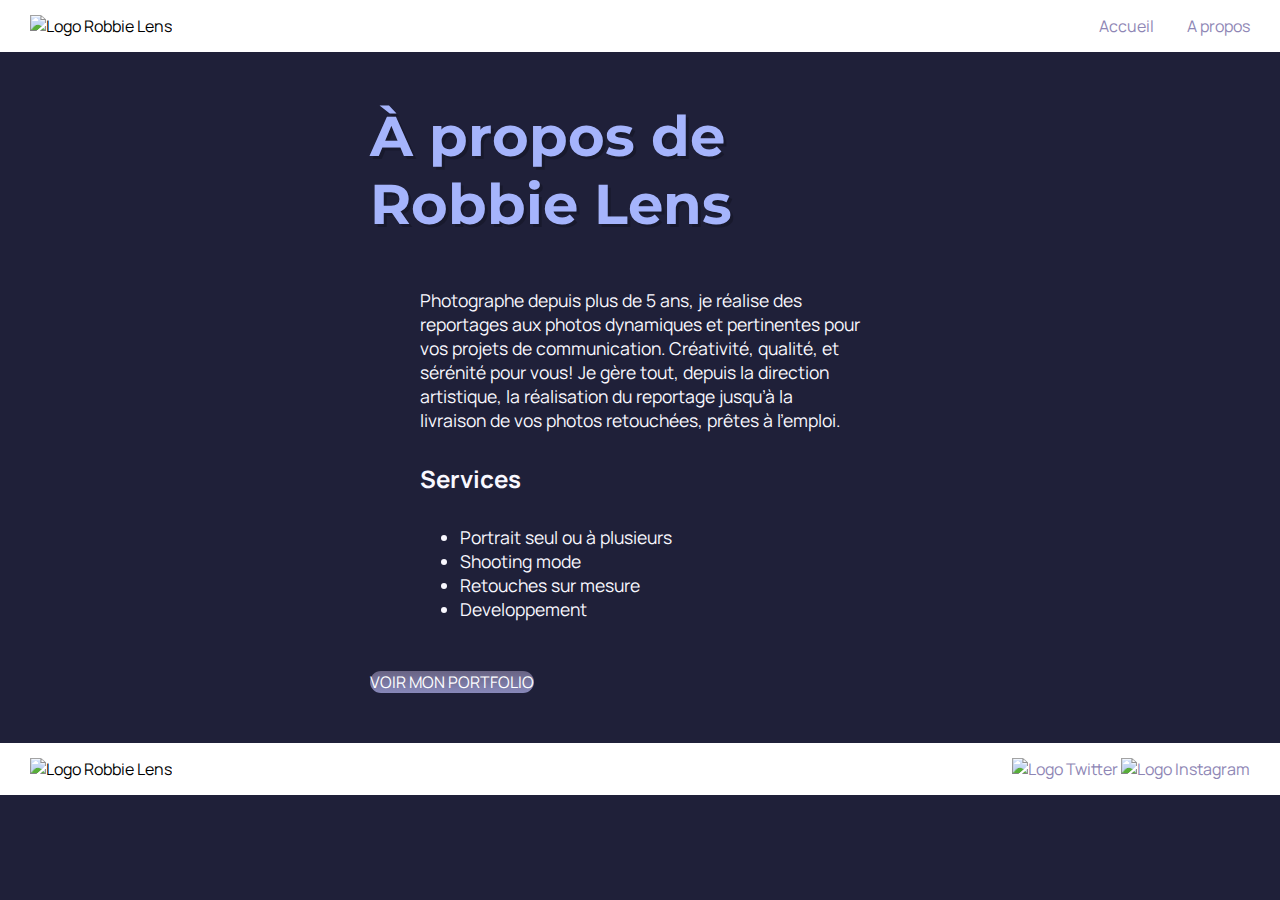
==== a-propos.html @ 55c6f349 "Portfolio Robbie Lens - HTML CSS" ====
<!DOCTYPE html>
<html lang="fr">

<head>
    <meta charset="utf-8">
    <title>À propos - Robbie Lens Photographie</title>
    <link href="style.css" rel="stylesheet">
    <link rel="preconnect" href="https://fonts.googleapis.com">
    <link rel="preconnect" href="https://fonts.gstatic.com" crossorigin>
    <link href="https://fonts.googleapis.com/css2?family=Manrope&family=Montserrat:wght@100&display=swap" rel="stylesheet"> 

</head>

<body>
    <header>
        <nav>           
            <img src="images/logo.png" alt="Logo Robbie Lens">
            
            <div>
                <a href="index.html">Accueil</a>
            <a href="a-propos.html">A propos</a>
            </div>
            
        </nav >
    </header>

    <main class="a-propos-main">
        <section>

            <h1>À propos de Robbie Lens</h1>
            <div href="" class="carre-contenu">
                
                    <p>
                        Photographe depuis plus de 5 ans, je réalise des reportages aux photos dynamiques et pertinentes pour vos
                        projets de communication. Créativité, qualité, et sérénité pour vous! Je gère tout, depuis la direction
                        artistique, la réalisation du reportage jusqu’à la livraison de vos photos retouchées, prêtes à l’emploi.
                    </p>
                    <h2>Services</h2>
                    
                        <ul>
                            <li>Portrait seul ou à plusieurs</li>
                            <li>Shooting mode</li>
                            <li>Retouches sur mesure</li>
                            <li>Developpement</li>
                        </ul>
            </div>
            <div>
                <a href="" class="cta">VOIR MON PORTFOLIO</a>
            </div>
        </section>
    </main>
    <footer>
        <img src="images/logo.png" alt="Logo Robbie Lens" id="logo">
        
        <div>
            <a target="_blank" href="https://twitter.com/" class="lien-icone">
                <img src="images/twitter.png" alt="Logo Twitter">
            </a>
                    
            <a target="_blank" href="https://www.instagram.com/" class="lien-icone">
                <img src="images/instagram.png" alt="Logo Instagram">
            </a>
        </div>
            
    </footer>
</body>

</html>
---- style.css ----
*{
    margin: 0px;
}

body{
    font-family: 'Manrope', sans-serif;
    font-size: 1em;
    background-color: #1f2039;
}

a{
    color: #8e86b5;
    text-decoration: none;
    
  }
  
em {
    color: #a5b4fc;
    font-style: normal;
  }

h1{
    color : #A5B4FC;
    font-size: 3.5em;
    font-family: 'Montserrat', sans-serif;
    text-shadow: 3px 3px 0px rgba(0,0,0,0.2);
}

h2{
    color : #f9f8ff;
}
p, li{
    
    font-size: 1.1em;
    color: #f9f8ff;
    
}

header, footer{
    background-color: white;
    padding: 15px 30px;
   
}

.cta{
    background: linear-gradient(#696484, #8788BA);
    border-radius: 50px;
    color: white;
    margin-top: 50px;
    
    
}

a:hover{
    text-decoration: underline;
}

.cta:hover{
    background: linear-gradient(#696484,#8788BA);
    text-decoration: none;

}

.lien-icone:hover{
    opacity : 0.5;
}

.carre-contenu{
   border-right: 1xp solid #8e86b5; 
   border-bottom: 1xp solid #8e86b5;
   padding: 50px;
}

.carre-contenu h2 {
    margin-top: 30px;
}

.carre-contenu ul{
    margin-top: 30px;
}

section{
    padding: 50px;
}

.a-propos-main{
    width: 50%;
    margin:auto;
}

footer, nav{
    display:flex;
    flex-direction: row;
    align-items: center;
    justify-content: space-between;
}

nav a{
    margin-left: 30px;
}

.accueil-photos{
    background-color: white;
    text-align: center;
    margin-bottom: 80px;
}

.accueil-photos h2{
    color: #242424;
    text-align: center;
    margin-bottom: 80px;
}

.accueil-photos div{
    display: flex;
    flex-direction: row;
    gap: 15px;
    justify-content: center;
    margin-bottom: 15px;
}

.accueil-introduction {
    display: flex;
    flex-direction: row;
    width: 90%;
    align-items: center;
      
  }
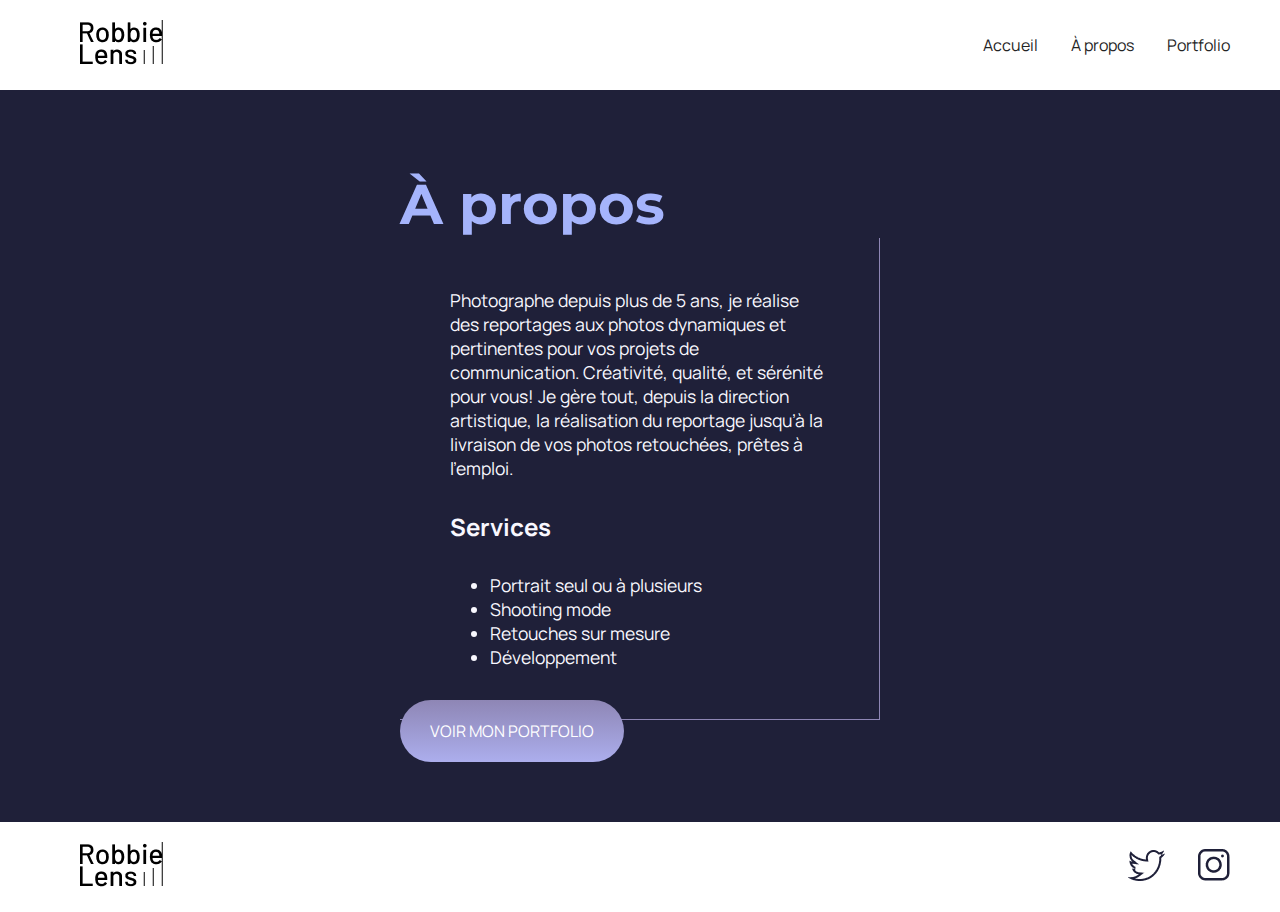
==== commit 41a3f50d: "Ajout page Portfolio + Grid Css" ====
--- a/a-propos.html
+++ b/a-propos.html
@@ -2,47 +2,47 @@
 <html lang="fr">
 
 <head>
-    <meta charset="utf-8">
+    <meta charset="utf-8" >
     <title>À propos - Robbie Lens Photographie</title>
-    <link href="style.css" rel="stylesheet">
+    <link href="style.css" rel="stylesheet" >
     <link rel="preconnect" href="https://fonts.googleapis.com">
     <link rel="preconnect" href="https://fonts.gstatic.com" crossorigin>
-    <link href="https://fonts.googleapis.com/css2?family=Manrope&family=Montserrat:wght@100&display=swap" rel="stylesheet"> 
-
+    <link href="https://fonts.googleapis.com/css2?family=Manrope&family=Montserrat&display=swap" rel="stylesheet">
 </head>
 
 <body>
     <header>
-        <nav>           
-            <img src="images/logo.png" alt="Logo Robbie Lens">
-            
+        <nav>
+            <a href="index.html" class="lien-icone">
+                <img src="Image/logo.png" alt="Logo Robbie Lens" >
+            </a>
             <div>
                 <a href="index.html">Accueil</a>
-            <a href="a-propos.html">A propos</a>
+                <a href="a-propos.html">À propos</a>
+                <a href="portfolio.html">Portfolio</a>
             </div>
-            
-        </nav >
+        </nav>
     </header>
-
     <main class="a-propos-main">
         <section>
-
-            <h1>À propos de Robbie Lens</h1>
-            <div href="" class="carre-contenu">
-                
-                    <p>
-                        Photographe depuis plus de 5 ans, je réalise des reportages aux photos dynamiques et pertinentes pour vos
-                        projets de communication. Créativité, qualité, et sérénité pour vous! Je gère tout, depuis la direction
-                        artistique, la réalisation du reportage jusqu’à la livraison de vos photos retouchées, prêtes à l’emploi.
-                    </p>
-                    <h2>Services</h2>
-                    
-                        <ul>
-                            <li>Portrait seul ou à plusieurs</li>
-                            <li>Shooting mode</li>
-                            <li>Retouches sur mesure</li>
-                            <li>Developpement</li>
-                        </ul>
+            <h1>À propos</h1>
+            <div class="carre-contenu">
+                <p>
+                    Photographe depuis plus de 5 ans, je réalise des reportages aux photos dynamiques et pertinentes
+                    pour
+                    vos
+                    projets de communication. Créativité, qualité, et sérénité pour vous! Je gère tout, depuis la
+                    direction
+                    artistique, la réalisation du reportage jusqu’à la livraison de vos photos retouchées, prêtes à
+                    l’emploi.
+                </p>
+                <h2>Services</h2>
+                <ul>
+                    <li>Portrait seul ou à plusieurs</li>
+                    <li>Shooting mode</li>
+                    <li>Retouches sur mesure</li>
+                    <li>Développement</li>
+                </ul>
             </div>
             <div>
                 <a href="" class="cta">VOIR MON PORTFOLIO</a>
@@ -50,18 +50,17 @@
         </section>
     </main>
     <footer>
-        <img src="images/logo.png" alt="Logo Robbie Lens" id="logo">
-        
+        <a href="index.html" class="lien-icone">
+            <img src="Image/logo.png" alt="Logo Robbie Lens" >
+        </a>
         <div>
             <a target="_blank" href="https://twitter.com/" class="lien-icone">
-                <img src="images/twitter.png" alt="Logo Twitter">
+                <img src="Image/twitter.png" alt="Logo Twitter" >
             </a>
-                    
             <a target="_blank" href="https://www.instagram.com/" class="lien-icone">
-                <img src="images/instagram.png" alt="Logo Instagram">
+                <img src="Image/instagram.png" alt="Logo Instagram" >
             </a>
         </div>
-            
     </footer>
 </body>
 
--- a/style.css
+++ b/style.css
@@ -1,128 +1,166 @@
-*{
-    margin: 0px;
+* {
+  margin: 0;
 }
 
-body{
-    font-family: 'Manrope', sans-serif;
-    font-size: 1em;
-    background-color: #1f2039;
+body {
+  font-family: 'Manrope', sans-serif;
+  font-size: 1em;
+  background-color: #1f2039;
 }
 
-a{
-    color: #8e86b5;
-    text-decoration: none;
-    
-  }
-  
-em {
-    color: #a5b4fc;
-    font-style: normal;
-  }
-
-h1{
-    color : #A5B4FC;
-    font-size: 3.5em;
-    font-family: 'Montserrat', sans-serif;
-    text-shadow: 3px 3px 0px rgba(0,0,0,0.2);
+a {
+  color: #242424;
+  text-decoration: none;
 }
 
-h2{
-    color : #f9f8ff;
-}
-p, li{
-    
-    font-size: 1.1em;
-    color: #f9f8ff;
-    
+em {
+  color: #a5b4fc;
+  font-style: normal;
 }
 
-header, footer{
-    background-color: white;
-    padding: 15px 30px;
-   
+h1 {
+  font-size: 3.5em;
+  color: #a5b4fc;
+  font-family: 'Montserrat', sans-serif;
 }
 
-.cta{
-    background: linear-gradient(#696484, #8788BA);
-    border-radius: 50px;
-    color: white;
-    margin-top: 50px;
-    
-    
+h2 {
+  color: #f9f8ff;
 }
 
-a:hover{
-    text-decoration: underline;
+p,
+li {
+  font-size: 1.1em;
+  color: #f9f8ff;
 }
 
-.cta:hover{
-    background: linear-gradient(#696484,#8788BA);
-    text-decoration: none;
+header,
+footer {
+  background-color: white;
+  padding: 20px 50px;
+}
+
+.cta {
+  background: linear-gradient(#8e86b5, #acaeed);
+  color: white;
+  border-radius: 50px;
+  padding: 20px 30px;
+}
+
+a:hover {
+  text-decoration: underline;
+}
+
+.cta:hover {
+  background: linear-gradient(#696484, #8788ba);
+  text-decoration: none;
+}
+
+.lien-icone {
+  margin-left: 30px;
+}
+
+.lien-icone:hover {
+  opacity: 0.5;
+}
+
+.carre-contenu {
+  border-right: 1px solid #8e86b5;
+  border-bottom: 1px solid #8e86b5;
+  padding: 50px;
+}
+
+.carre-contenu h2 {
+  margin-top: 30px;
+}
+
+.carre-contenu ul {
+  margin-top: 30px;
+}
+
+section {
+  padding: 80px;
+}
+
+.a-propos-main {
+  width: 50%;
+  margin: auto;
+}
+
+footer,
+nav {
+  display: flex;
+  flex-direction: row;
+  align-items: center;
+  justify-content: space-between;
+}
+
+nav a {
+  margin-left: 30px;
+}
+
+.accueil-photos {
+  background-color: white;
+  padding: 80px;
+}
+
+.accueil-photos h2 {
+  color: #242424;
+  text-align: center;
+  margin-bottom: 80px;
+}
+
+.accueil-photos div {
+  display: flex;
+  flex-direction: row;
+  gap: 15px;
+  justify-content: center;
+  margin-bottom: 15px;
+}
+
+.accueil-introduction {
+  display: flex;
+  flex-direction: row;
+  width: 60%;
+  align-items: center;
+  margin: auto;
+}
+
+
+
+.portfolio-section-photos h2 {
+  color: #242424;
+  margin: 50px;
+}
+
+.portfolio-section-photos{
+  background: white;
+  padding: 80px;
+}
+
+.grid-paysages img,
+.grid-portraits img {
+  width: 100%;
+  height: 100%;
+  /* Même si vous ne connaissez pas cette propriété, vous en aurez besoin pour permettre aux images de respecter les dimensions de la grid CSS */
+  object-fit: cover;
+}
+
+.grid-paysages{
+  max-width: fit-content;
+
+  display: grid;
+  grid-template-columns: repeat(3, 1fr);
+  grid-template-rows: repeat(3, 300px);
+  grid-gap: 15px;
 
 }
 
-.lien-icone:hover{
-    opacity : 0.5;
-}
-
-.carre-contenu{
-   border-right: 1xp solid #8e86b5; 
-   border-bottom: 1xp solid #8e86b5;
-   padding: 50px;
-}
-
-.carre-contenu h2 {
-    margin-top: 30px;
-}
-
-.carre-contenu ul{
-    margin-top: 30px;
-}
-
-section{
-    padding: 50px;
-}
-
-.a-propos-main{
-    width: 50%;
-    margin:auto;
-}
-
-footer, nav{
-    display:flex;
-    flex-direction: row;
-    align-items: center;
-    justify-content: space-between;
-}
-
-nav a{
-    margin-left: 30px;
-}
-
-.accueil-photos{
-    background-color: white;
-    text-align: center;
-    margin-bottom: 80px;
-}
-
-.accueil-photos h2{
-    color: #242424;
-    text-align: center;
-    margin-bottom: 80px;
-}
-
-.accueil-photos div{
-    display: flex;
-    flex-direction: row;
-    gap: 15px;
-    justify-content: center;
-    margin-bottom: 15px;
-}
-
-.accueil-introduction {
-    display: flex;
-    flex-direction: row;
-    width: 90%;
-    align-items: center;
-      
-  }+.grid-portraits{
+  
+  display: grid;
+  grid-template-columns: repeat(3, 1fr);
+  grid-template-rows: repeat(2, 300px);
+  grid-gap: 15px;
+  
+}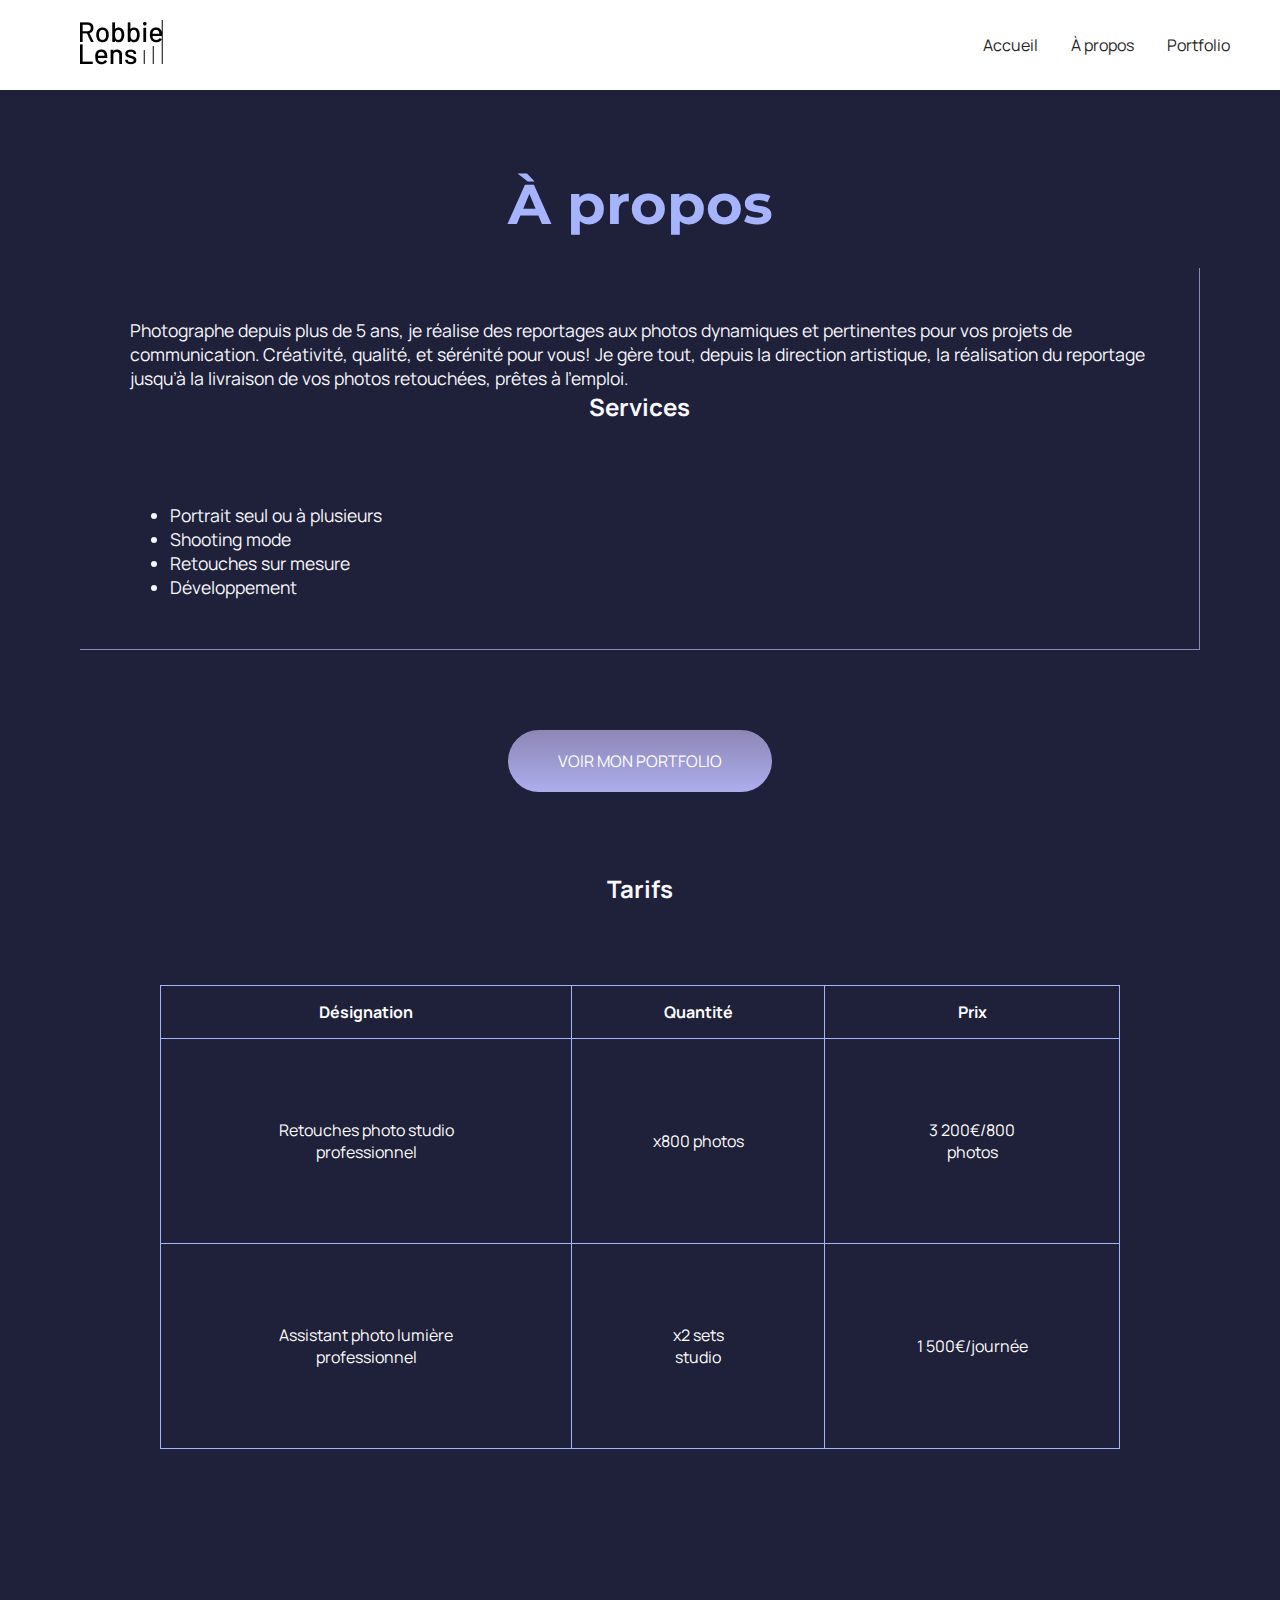
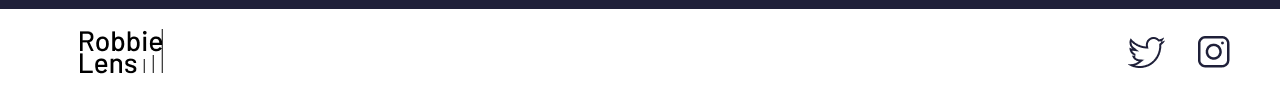
==== commit d5fab996: "Tableau des tarifs - Page a-propos" ====
--- a/a-propos.html
+++ b/a-propos.html
@@ -4,7 +4,8 @@
 <head>
     <meta charset="utf-8" >
     <title>À propos - Robbie Lens Photographie</title>
-    <link href="style.css" rel="stylesheet" >
+    <link href="Style/style.css" rel="stylesheet" >
+    <link href="Style/a-propos.css" rel="stylesheet" >
     <link rel="preconnect" href="https://fonts.googleapis.com">
     <link rel="preconnect" href="https://fonts.gstatic.com" crossorigin>
     <link href="https://fonts.googleapis.com/css2?family=Manrope&family=Montserrat&display=swap" rel="stylesheet">
@@ -45,8 +46,33 @@
                 </ul>
             </div>
             <div>
-                <a href="" class="cta">VOIR MON PORTFOLIO</a>
+                <a href="portfolio.html" class="cta">VOIR MON PORTFOLIO</a>
             </div>
+            <section>
+                <h2>Tarifs</h2>
+                <table>
+                    <thead>
+                        <tr>
+                            <th>Désignation</th>
+                            <th>Quantité</th>
+                            <th>Prix</th>
+                        </tr>
+                    </thead>
+                    <tbody>
+                        <tr>
+                            <td>Retouches photo studio professionnel</td>
+                            <td>x800 photos</td>
+                            <td>3 200€/800 photos</td>
+                        </tr>
+                        <tr>
+                            <td>Assistant photo lumière professionnel</td>
+                            <td>x2 sets studio</td>
+                            <td>1 500€/journée</td>
+                        </tr>
+                    </tbody>
+                    
+                </table>
+            </section>
         </section>
     </main>
     <footer>
--- a/Style/style.css
+++ b/Style/style.css
@@ -0,0 +1,85 @@
+* {
+  margin: 0;
+}
+
+body {
+  font-family: 'Manrope', sans-serif;
+  font-size: 1em;
+  background-color: #1f2039;
+}
+
+a {
+  color: #242424;
+  text-decoration: none;
+}
+
+em {
+  color: #a5b4fc;
+  font-style: normal;
+}
+
+h1 {
+  font-size: 3.5em;
+  color: #a5b4fc;
+  font-family: 'Montserrat', sans-serif;
+}
+
+h2 {
+  color: #f9f8ff;
+}
+
+p,
+li {
+  font-size: 1.1em;
+  color: #f9f8ff;
+}
+
+header,
+footer {
+  background-color: white;
+  padding: 20px 50px;
+}
+
+.cta {
+  display: inline-block;
+  background: linear-gradient(#8e86b5, #acaeed);
+  color: white;
+  border-radius: 50px;
+  padding: 20px 50px;
+  
+}
+
+a:hover {
+  text-decoration: underline;
+}
+
+.cta:hover {
+  background: linear-gradient(#696484, #8788ba);
+  text-decoration: none;
+}
+
+.lien-icone {
+  margin-left: 30px;
+}
+
+.lien-icone:hover {
+  opacity: 0.5;
+}
+
+
+section {
+  padding: 80px;
+}
+
+footer,
+nav {
+  display: flex;
+  flex-direction: row;
+  align-items: center;
+  justify-content: space-between;
+}
+
+nav a {
+  margin-left: 30px;
+}
+
--- a/Style/a-propos.css
+++ b/Style/a-propos.css
@@ -0,0 +1,42 @@
+.carre-contenu{
+    border-right: 1px solid #8e86b5;
+    border-bottom: 1px solid #8e86b5;
+    padding: 50px;
+    margin-bottom: 80px;
+}
+
+.carre-contenu{
+    margin-top: 30px;
+}
+
+.carre-contenu + div{
+    text-align: center;
+}
+
+.a-propos-main{
+    margin: auto;
+}
+
+table{
+    color: white;
+    text-align: center;
+    width: 100%;
+    border-collapse: collapse;
+}
+td, th{ 
+    border: 1px solid #a5b4fc;
+    padding: 15px;
+
+}
+
+td{
+    padding: 80px;
+}
+
+h2{
+    margin-bottom: 80px;
+}
+
+h1, h2{
+    text-align: center;
+}